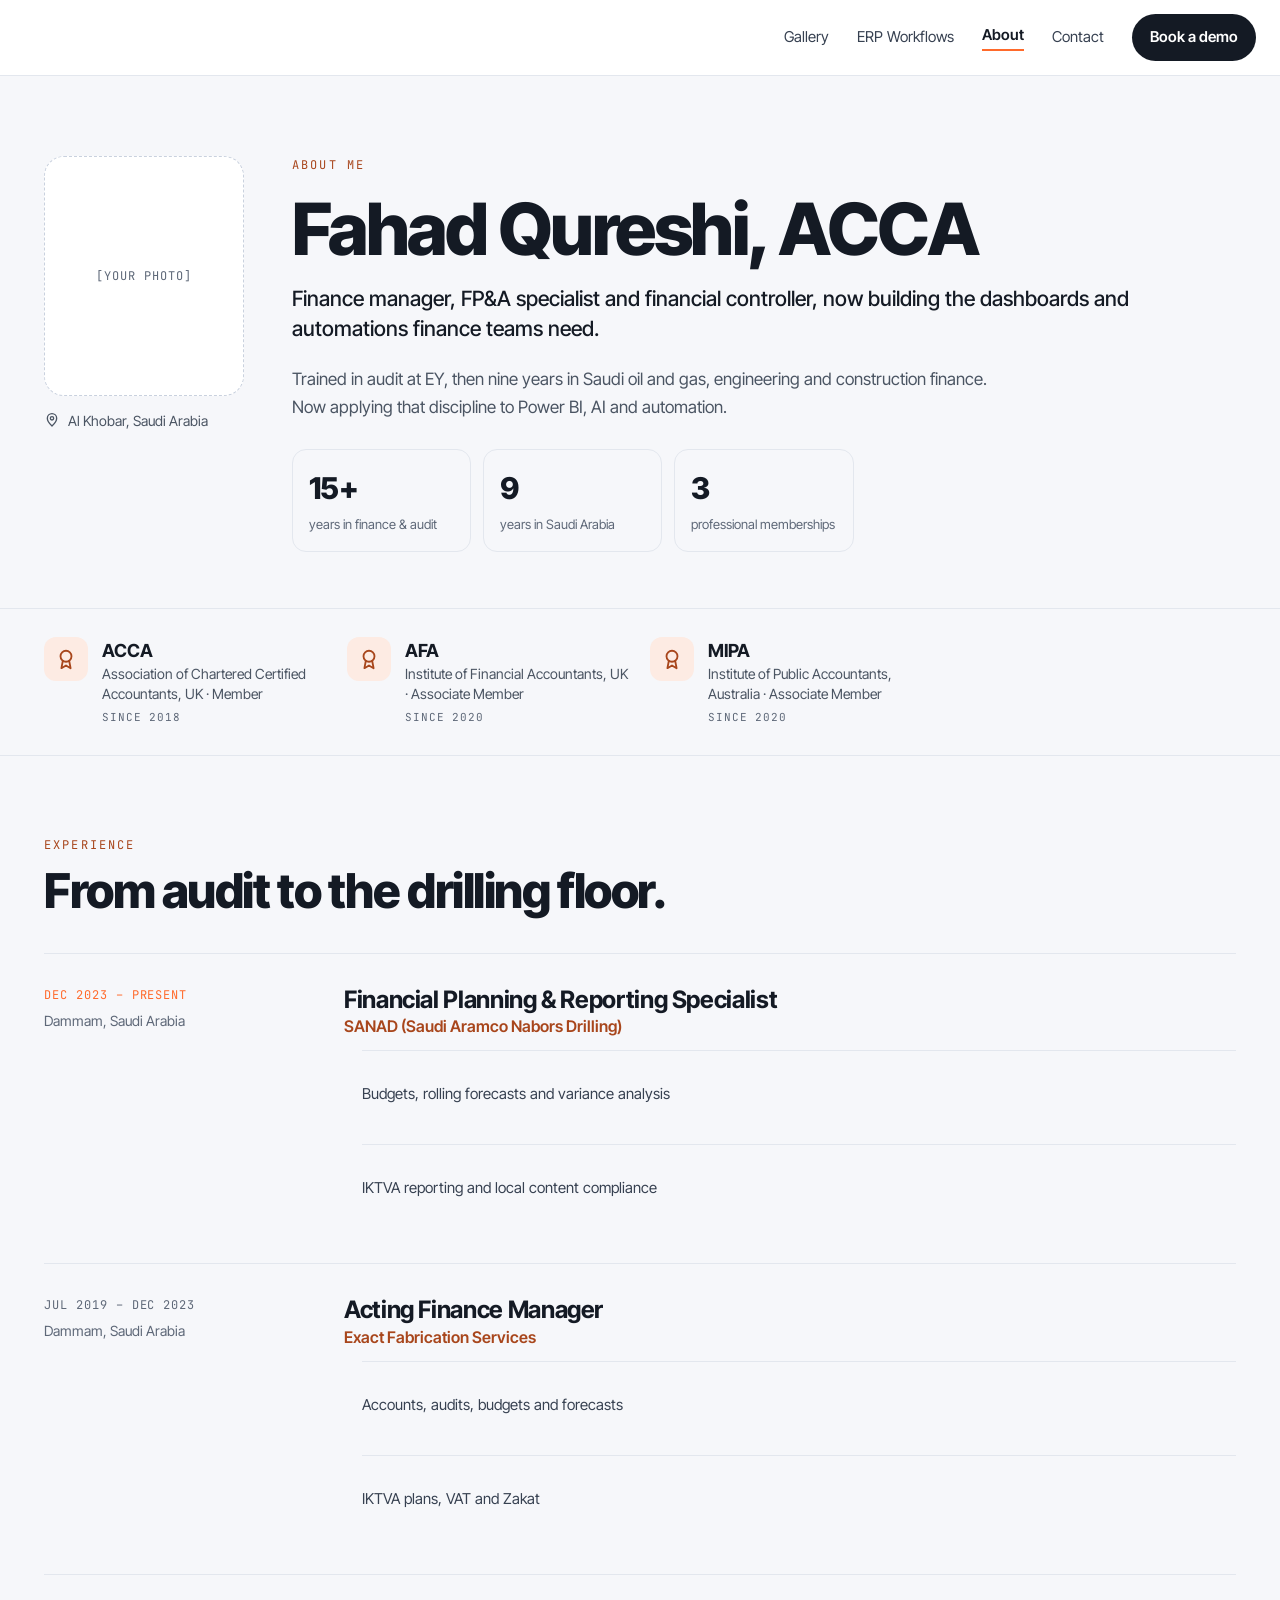
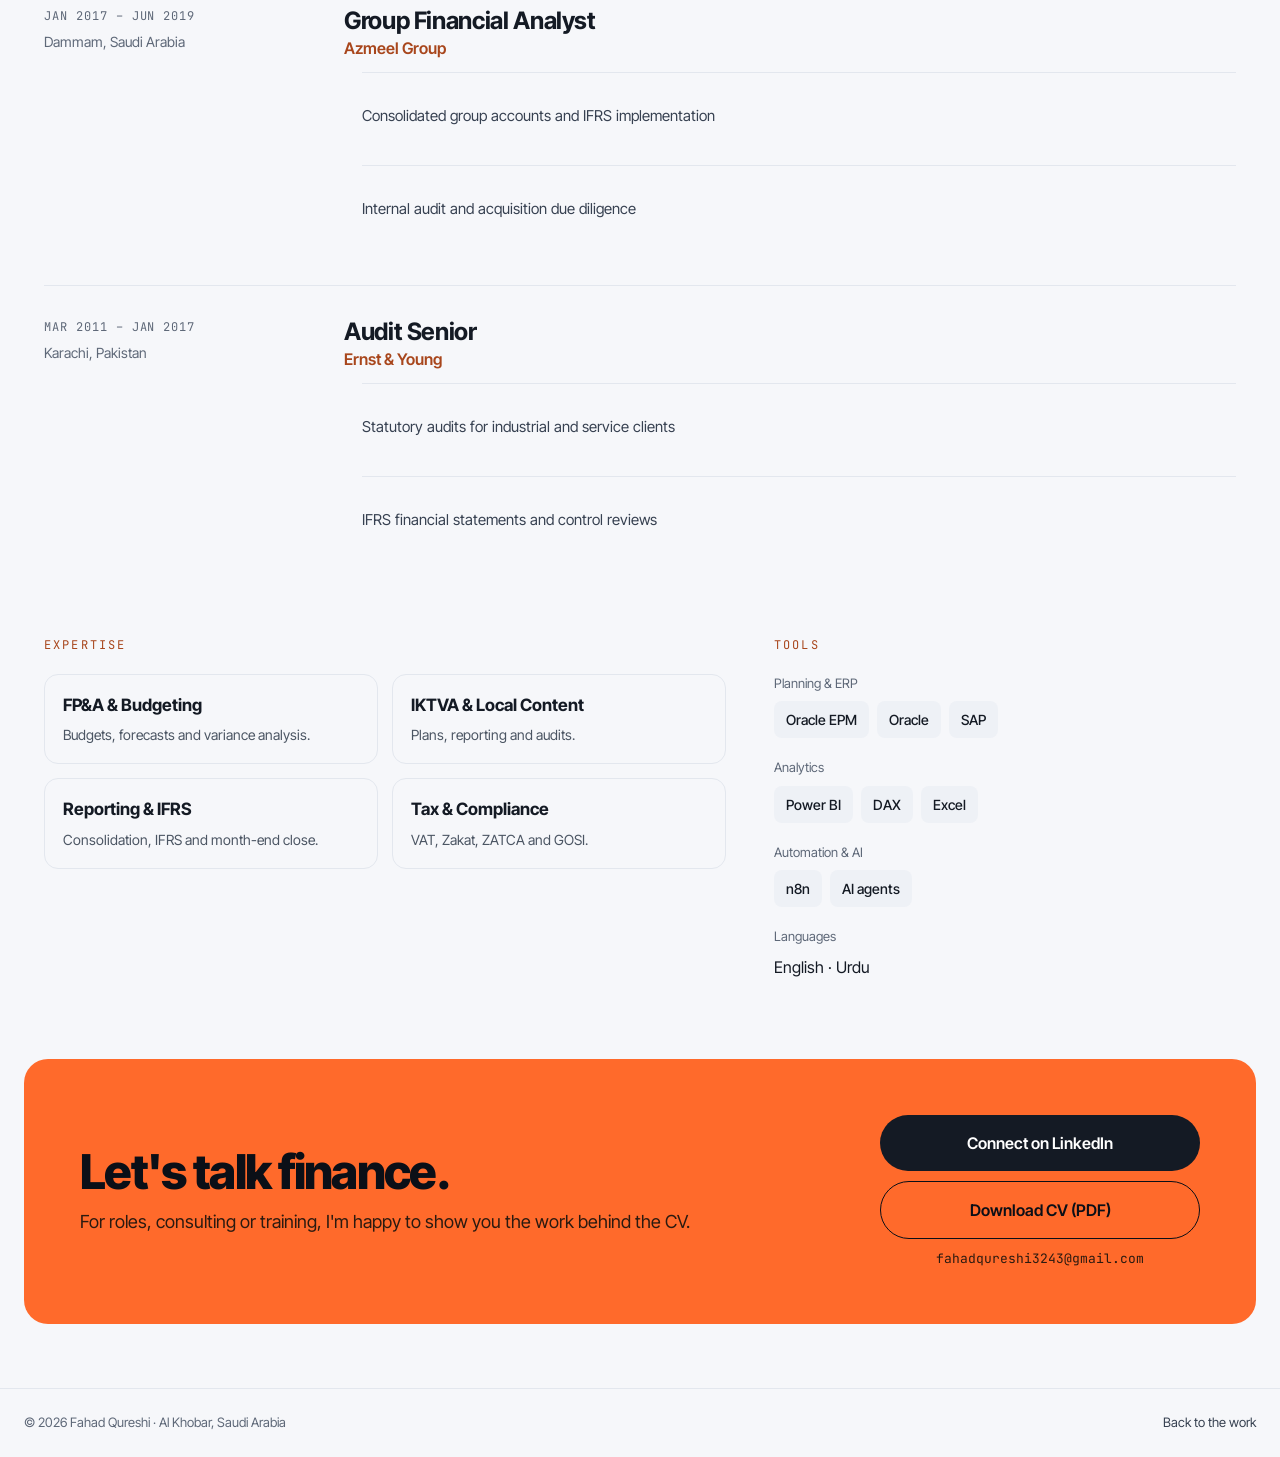
==== about.html @ 7a8c4738 "Add portfolio site: gallery, ERP workflow maps and about page Static site converted from the design " ====
<!DOCTYPE html>
<html lang="en">
<head>
<meta charset="utf-8">
<meta name="viewport" content="width=device-width, initial-scale=1">
<title>About Fahad Qureshi</title>
<meta name="description" content="Fahad Qureshi, ACCA: finance manager, FP&amp;A specialist and financial controller building dashboards and automations for finance teams.">
<link rel="preconnect" href="https://fonts.googleapis.com">
<link rel="preconnect" href="https://fonts.gstatic.com" crossorigin>
<link href="https://fonts.googleapis.com/css2?family=Inter+Tight:wght@400;500;600;800&family=JetBrains+Mono:wght@400;600&display=swap" rel="stylesheet">
<link rel="stylesheet" href="assets/site.css">
</head>
<body>
<header class="top">
  <nav aria-label="Main">
    <a href="index.html">Gallery</a>
    <a href="erp-workflows.html">ERP Workflows</a>
    <a href="about.html" aria-current="page">About</a>
    <a href="#contact">Contact</a>
    <a class="cta" href="#contact">Book a demo</a>
  </nav>
</header>

<main>
  <section class="about-hero">
    <div class="side">
      <!-- To add your photo: put it in /images as photo.jpg and replace the text below with <img src="images/photo.jpg" alt="Fahad Qureshi"> -->
      <div class="photo">[YOUR PHOTO]</div>
      <div class="place"><svg width="16" height="16" viewBox="0 0 24 24" fill="none" stroke="currentColor" stroke-width="2" stroke-linecap="round" stroke-linejoin="round" aria-hidden="true"><path d="M12 21s-7-6.2-7-11.5A7 7 0 0 1 19 9.5C19 14.8 12 21 12 21z"></path><circle cx="12" cy="9.5" r="2.5"></circle></svg>Al Khobar, Saudi Arabia</div>
    </div>
    <div class="txt">
      <div class="eyebrow">About me</div>
      <h1>Fahad Qureshi, ACCA</h1>
      <p class="lead">Finance manager, FP&amp;A specialist and financial controller, now building the dashboards and automations finance teams need.</p>
      <p class="more">Trained in audit at EY, then nine years in Saudi oil and gas, engineering and construction finance. Now applying that discipline to Power BI, AI and automation.</p>
      <div class="mini">
        <div><b>15+</b><span>years in finance &amp; audit</span></div>
        <div><b>9</b><span>years in Saudi Arabia</span></div>
        <div><b>3</b><span>professional memberships</span></div>
      </div>
    </div>
  </section>

  <section class="creds" aria-label="Credentials">
    <div>
      <div class="cred"><span class="ic"><svg width="22" height="22" viewBox="0 0 24 24" fill="none" stroke="currentColor" stroke-width="2" stroke-linecap="round" stroke-linejoin="round" aria-hidden="true"><circle cx="12" cy="9" r="6"></circle><path d="M8.5 14.2 7 22l5-3 5 3-1.5-7.8"></path></svg></span><div><b>ACCA</b><span>Association of Chartered Certified Accountants, UK · Member</span><small>SINCE 2018</small></div></div>
      <div class="cred"><span class="ic"><svg width="22" height="22" viewBox="0 0 24 24" fill="none" stroke="currentColor" stroke-width="2" stroke-linecap="round" stroke-linejoin="round" aria-hidden="true"><circle cx="12" cy="9" r="6"></circle><path d="M8.5 14.2 7 22l5-3 5 3-1.5-7.8"></path></svg></span><div><b>AFA</b><span>Institute of Financial Accountants, UK · Associate Member</span><small>SINCE 2020</small></div></div>
      <div class="cred"><span class="ic"><svg width="22" height="22" viewBox="0 0 24 24" fill="none" stroke="currentColor" stroke-width="2" stroke-linecap="round" stroke-linejoin="round" aria-hidden="true"><circle cx="12" cy="9" r="6"></circle><path d="M8.5 14.2 7 22l5-3 5 3-1.5-7.8"></path></svg></span><div><b>MIPA</b><span>Institute of Public Accountants, Australia · Associate Member</span><small>SINCE 2020</small></div></div>
    </div>
  </section>

  <section class="section">
    <div style="display:flex;flex-direction:column;gap:12px"><div class="eyebrow">Experience</div><h2>From audit to the drilling floor.</h2></div>
    <ol class="jobs">
      <li><div class="when"><b>DEC 2023 – PRESENT</b><span>Dammam, Saudi Arabia</span></div><div class="what"><div><h3>Financial Planning &amp; Reporting Specialist</h3><span class="co">SANAD (Saudi Aramco Nabors Drilling)</span></div><ul><li>Budgets, rolling forecasts and variance analysis</li><li>IKTVA reporting and local content compliance</li></ul></div></li>
      <li><div class="when"><b>JUL 2019 – DEC 2023</b><span>Dammam, Saudi Arabia</span></div><div class="what"><div><h3>Acting Finance Manager</h3><span class="co">Exact Fabrication Services</span></div><ul><li>Accounts, audits, budgets and forecasts</li><li>IKTVA plans, VAT and Zakat</li></ul></div></li>
      <li><div class="when"><b>JAN 2017 – JUN 2019</b><span>Dammam, Saudi Arabia</span></div><div class="what"><div><h3>Group Financial Analyst</h3><span class="co">Azmeel Group</span></div><ul><li>Consolidated group accounts and IFRS implementation</li><li>Internal audit and acquisition due diligence</li></ul></div></li>
      <li><div class="when"><b>MAR 2011 – JAN 2017</b><span>Karachi, Pakistan</span></div><div class="what"><div><h3>Audit Senior</h3><span class="co">Ernst &amp; Young</span></div><ul><li>Statutory audits for industrial and service clients</li><li>IFRS financial statements and control reviews</li></ul></div></li>
    </ol>
  </section>

  <section class="split">
    <div style="flex:1 1 560px">
      <div class="eyebrow">Expertise</div>
      <div class="areas">
        <div><b>FP&amp;A &amp; Budgeting</b><span>Budgets, forecasts and variance analysis.</span></div>
        <div><b>IKTVA &amp; Local Content</b><span>Plans, reporting and audits.</span></div>
        <div><b>Reporting &amp; IFRS</b><span>Consolidation, IFRS and month-end close.</span></div>
        <div><b>Tax &amp; Compliance</b><span>VAT, Zakat, ZATCA and GOSI.</span></div>
      </div>
    </div>
    <div style="flex:1 1 340px">
      <div class="eyebrow">Tools</div>
      <div class="toolgrp"><span>Planning &amp; ERP</span><div class="chips"><span>Oracle EPM</span><span>Oracle</span><span>SAP</span></div></div>
      <div class="toolgrp"><span>Analytics</span><div class="chips"><span>Power BI</span><span>DAX</span><span>Excel</span></div></div>
      <div class="toolgrp"><span>Automation &amp; AI</span><div class="chips"><span>n8n</span><span>AI agents</span></div></div>
      <div class="toolgrp"><span>Languages</span><div>English · Urdu</div></div>
    </div>
  </section>

  <section class="band" id="contact">
    <div>
      <div class="txt">
        <h2>Let's talk finance.</h2>
        <p>For roles, consulting or training, I'm happy to show you the work behind the CV.</p>
      </div>
      <div class="act">
        <a class="btn-dark" href="https://www.linkedin.com/in/fahad-q/" target="_blank" rel="noopener">Connect on LinkedIn</a>
        <!-- To add your CV: put it in /downloads as cv.pdf and change href="#contact" to href="downloads/cv.pdf" -->
        <a class="outline" href="#contact">Download CV (PDF)</a>
        <span class="mail">fahadqureshi3243@gmail.com</span>
      </div>
    </div>
  </section>
</main>

<footer><div><span>© 2026 Fahad Qureshi · Al Khobar, Saudi Arabia</span><a href="index.html">Back to the work</a></div></footer>
</body>
</html>
---- assets/site.css ----
/* Fahad Qureshi portfolio — shared styles. Colours match the original design. */
:root{
  --bg:#F6F7FA; --surface:#FFFFFF; --soft:#F1F3F8; --ink:#141A24; --text:#374151; --text2:#4B5563;
  --muted:#5E6878; --line:#E3E7EE; --line2:#D3D9E3; --grey:#C9D1DE;
  --accent:#FF6A2B; --accent-text:#A8461C; --accent-soft:#FDEBE3; --on-accent:#0B0F17;
  --erp:#2F64E0; --erp-bg:#E6EEFD; --erp-fg:#1E4FC2;
  --both:#12A383; --both-bg:#DDF5EE; --both-fg:#0B7A62;
  --man:#D99A00; --man-bg:#FDF1D3; --man-fg:#7A5000;
  --sans:'Inter Tight',system-ui,-apple-system,'Segoe UI',sans-serif; --mono:'JetBrains Mono',ui-monospace,monospace;
}
*{box-sizing:border-box}
html,body{margin:0}
body{background:var(--bg);color:var(--ink);font:16px/1.5 var(--sans)}
a{color:var(--accent-text)}a:hover{color:#8F2F08}
img{max-width:100%;display:block}
button,input,select{font:inherit;color:inherit}
:focus-visible{outline:3px solid var(--accent);outline-offset:2px;border-radius:6px}
.sr{position:absolute;width:1px;height:1px;overflow:hidden;clip:rect(0 0 0 0);white-space:nowrap}
.wrap{max-width:1440px;margin:0 auto;padding:0 24px}
.eyebrow{font-family:var(--mono);font-size:12px;letter-spacing:.18em;color:var(--accent-text);text-transform:uppercase}

/* nav */
.top{background:var(--surface);border-bottom:1px solid var(--line)}
.top nav{max-width:1440px;margin:0 auto;padding:14px 24px;display:flex;flex-wrap:wrap;align-items:center;justify-content:flex-end;gap:12px 28px;font-size:15px}
.top nav a{color:var(--text);text-decoration:none}
.top nav a[aria-current=page]{color:var(--ink);font-weight:600;border-bottom:2px solid var(--accent);padding-bottom:2px}
.top nav a.cta,.btn-dark{background:var(--ink);color:#fff;font-weight:600;padding:12px 18px;border-radius:999px;min-height:44px;display:inline-flex;align-items:center;justify-content:center;text-decoration:none;border:0}
.top nav a.cta:hover,.btn-dark:hover{color:#fff;background:#222b3a}

/* hero */
.hero{max-width:1100px;margin:0 auto;padding:72px 24px 32px;display:flex;flex-direction:column;align-items:center;text-align:center;gap:20px}
.hero h1{margin:0;font-size:clamp(36px,5.4vw,68px);line-height:1.03;letter-spacing:-.035em;font-weight:800;max-width:980px;text-wrap:balance}
.hero p{margin:0;font-size:18px;line-height:1.55;color:var(--text2);max-width:720px}
.checks{display:flex;flex-wrap:wrap;justify-content:center;gap:10px 28px;font-size:14px;color:var(--text)}
.checks span{display:inline-flex;align-items:center;gap:8px}
.statrow{display:grid;grid-template-columns:repeat(auto-fit,minmax(150px,1fr));max-width:860px;margin:8px auto 40px;border-top:1px solid var(--line);border-bottom:1px solid var(--line)}
.statrow div{padding:20px 12px;display:flex;flex-direction:column;align-items:center;gap:4px}
.statrow b{font-size:32px;font-weight:800;letter-spacing:-.02em}
.statrow span{font-size:13px;color:var(--muted)}

/* gallery layout */
.gallery{max-width:1440px;margin:0 auto;padding:16px 24px 72px;display:flex;flex-wrap:wrap;gap:28px;align-items:flex-start}
.filters{flex:1 1 240px;max-width:100%;background:var(--surface);border:1px solid var(--line);border-radius:16px;padding:20px;display:flex;flex-direction:column;gap:22px}
.filters .head{display:flex;justify-content:space-between;align-items:center}
.filters .head b{font-size:17px}
.linkbtn{background:none;border:0;color:var(--accent-text);cursor:pointer;min-height:44px;padding:0 4px;font-size:14px}
.filters fieldset{border:0;margin:0;padding:0;display:flex;flex-direction:column;gap:4px}
.filters legend{font-family:var(--mono);font-size:11px;letter-spacing:.14em;color:var(--muted);margin-bottom:10px;padding:0}
.filters label{display:flex;align-items:center;justify-content:space-between;gap:10px;font-size:15px;color:var(--text);cursor:pointer;min-height:36px}
.filters label span{display:flex;align-items:center;gap:10px}
.filters input{width:18px;height:18px;accent-color:var(--accent);margin:0}
.filters small{font-family:var(--mono);font-size:12px;color:var(--muted)}
.divider{height:1px;background:var(--line)}
.main{flex:999 1 640px;min-width:0;display:flex;flex-direction:column;gap:18px}
.tabsrow{display:flex;flex-wrap:wrap;align-items:center;gap:10px}
.tabsrow>b{font-weight:600;font-size:15px;color:var(--text)}
.tabs{display:flex;flex-wrap:wrap;gap:8px}
.tab{cursor:pointer;font-size:14px;font-weight:600;padding:0 16px;border-radius:999px;min-height:44px;display:inline-flex;align-items:center;gap:8px;background:var(--surface);color:var(--text);border:1px solid var(--line2)}
.tab[aria-selected=true]{background:var(--accent);color:var(--on-accent);border-color:var(--accent)}
.tab small{font-family:var(--mono);font-size:11px;opacity:.75}
.searchrow{display:flex;flex-wrap:wrap;gap:12px;align-items:center}
.search{flex:1 1 320px;display:flex;align-items:center;gap:10px;background:var(--surface);border:1px solid var(--line);border-radius:12px;padding:0 14px;min-height:48px}
.search input{flex:1 1 auto;min-width:0;background:transparent;border:0;outline:none;font-size:15px;min-height:46px}
.sort{display:flex;align-items:center;gap:10px;font-size:14px;color:var(--muted)}
.sort select{background:var(--surface);border:1px solid var(--line);border-radius:10px;padding:0 12px;min-height:48px;font-size:14px;color:var(--ink)}
.showing{display:flex;justify-content:space-between;align-items:center;font-size:14px;color:var(--muted)}
.showing b{color:var(--ink);font-weight:600;border:1px solid var(--line2);padding:6px 12px;border-radius:999px;margin-left:6px}
.cards{display:grid;grid-template-columns:repeat(auto-fill,minmax(280px,1fr));gap:18px}

/* card */
.card{background:var(--surface);border:1px solid var(--line);border-radius:14px;overflow:hidden;display:flex;flex-direction:column}
.thumb{position:relative;height:196px;background:var(--soft);border-bottom:1px solid var(--line);padding:12px 12px 26px}
.thumb.has-img{padding:0}
.thumb img{width:100%;height:100%;object-fit:cover}
.thumb .counter{position:absolute;top:10px;right:10px;z-index:2;font-family:var(--mono);font-size:10px;color:#fff;background:rgba(20,26,36,.72);padding:3px 7px;border-radius:999px}
.thumb .nav{position:absolute;top:50%;margin-top:-26px;z-index:2;width:32px;height:32px;border-radius:50%;border:1px solid var(--line2);background:rgba(255,255,255,.92);cursor:pointer;display:flex;align-items:center;justify-content:center;padding:0}
.thumb .prev{left:6px}.thumb .next{right:6px}
.thumb .dots{position:absolute;left:0;right:0;bottom:8px;display:flex;justify-content:center;gap:6px}
.thumb .dots button{width:7px;height:7px;border-radius:4px;border:0;padding:0;cursor:pointer;background:var(--grey)}
.thumb .dots button[aria-current=true]{width:18px;background:var(--accent)}
.mock{height:100%;display:flex;flex-direction:column;gap:8px}
.mock .bar{display:flex;justify-content:space-between;align-items:center;background:#fff;border-radius:6px;padding:5px 8px;font-size:10px;font-weight:600;color:var(--text)}
.mock .bar i{width:34px;height:6px;border-radius:3px;background:var(--accent)}
.mock .kpis{display:grid;grid-template-columns:repeat(4,minmax(0,1fr));gap:6px}
.mock .kpis div{background:#fff;border-radius:6px;padding:5px 6px;display:flex;flex-direction:column;gap:2px}
.mock .kpis span{font-size:7px;color:var(--muted);letter-spacing:.04em}
.mock .kpis b{font-size:12px}
.mock .kpis div:first-child b{color:var(--accent)}
.mock .charts{flex:1 1 auto;display:flex;gap:8px;min-height:0}
.mock .bars{flex:2 1 0;background:#fff;border-radius:6px;padding:8px 8px 0;display:flex;align-items:flex-end;gap:4px}
.mock .bars i{flex:1 1 0;background:var(--grey);border-radius:2px 2px 0 0}
.mock .bars i:nth-child(3n){background:var(--accent)}
.mock .donutbox{flex:1 1 0;background:#fff;border-radius:6px;display:flex;align-items:center;justify-content:center}
.mock .donut{width:52px;height:52px;border-radius:50%;display:flex;align-items:center;justify-content:center}
.mock .donut span{width:32px;height:32px;border-radius:50%;background:#fff;font-size:9px;font-weight:700;display:flex;align-items:center;justify-content:center}
.flowmock{height:100%;display:flex;align-items:center;background-image:radial-gradient(var(--line) 1px,transparent 1px);background-size:14px 14px;border-radius:8px;padding:0 8px}
.flowmock .node{display:flex;align-items:center;flex:1 1 0;min-width:0}
.flowmock .node:last-child{flex:0 0 auto}
.flowmock .box{flex:0 0 auto;display:flex;flex-direction:column;align-items:center;gap:6px}
.flowmock .box i{width:40px;height:40px;border-radius:10px;border:1.5px solid #AEB8C8;background:#fff;display:flex;align-items:center;justify-content:center}
.flowmock .box i::after{content:"";width:12px;height:12px;border-radius:3px;background:#AEB8C8}
.flowmock .node:last-child .box i{border-color:var(--accent)}.flowmock .node:last-child .box i::after{background:var(--accent)}
.flowmock .box span{font-size:9px;font-family:var(--mono);color:var(--text);white-space:nowrap}
.flowmock .line{flex:1 1 auto;height:1.5px;background:var(--grey);min-width:6px;margin-bottom:16px}
.erpmock{display:flex;flex-direction:column;gap:9px;height:100%;padding:12px;background:#fff;border-radius:8px;color:var(--ink);text-decoration:none}
.erpmock .r{display:flex;justify-content:space-between;align-items:center;font-size:10px;color:var(--muted)}
.erpmock .r .eyebrow{font-size:10px;letter-spacing:.12em}
.erpmock .hub{align-self:center;background:var(--ink);color:#fff;font-size:10px;font-weight:700;padding:3px 14px;border-radius:6px}
.erpmock .depts{display:grid;grid-template-columns:repeat(4,minmax(0,1fr));gap:6px;border-top:1.5px solid var(--grey);padding-top:8px}
.erpmock .depts span{background:var(--soft);border-radius:5px;padding:5px 3px;font-size:9px;text-align:center;color:var(--text);overflow:hidden;white-space:nowrap;text-overflow:ellipsis}
.mix{display:flex;height:7px;border-radius:99px;overflow:hidden;gap:2px}
.mix i{display:block}.mix .e{background:var(--erp)}.mix .b{background:var(--both)}.mix .m{background:var(--man)}
.erpmock .mix{margin-top:auto}
.card .body{padding:16px;display:flex;flex-direction:column;gap:6px;flex:1 1 auto}
.card h3{margin:0;font-size:16px;line-height:1.3}
.card .sub{font-size:13px;color:var(--muted)}
.card p{margin:4px 0 0;font-size:13px;line-height:1.5;color:var(--text2);flex:1 1 auto}
.card .foot{display:flex;justify-content:space-between;align-items:center;padding-top:10px;margin-top:6px;border-top:1px solid var(--line);font-size:13px;color:var(--muted);gap:8px}
.card .foot .meta{display:flex;flex-direction:column;gap:2px}
.card .foot .meta small{font-family:var(--mono);font-size:11px}
.card .actions{display:flex;align-items:center;gap:8px}
.card .open{font-weight:600;color:var(--ink);text-decoration:none;min-height:44px;display:inline-flex;align-items:center;padding:0 6px;background:none;border:0;cursor:pointer;font-size:13px}
.card .dl{background:var(--accent);color:var(--on-accent);text-decoration:none;font-weight:600;font-size:13px;display:inline-flex;align-items:center;gap:6px;min-height:40px;padding:0 12px;border-radius:999px}
.soon,.empty{border-radius:16px;padding:72px 24px;text-align:center;display:flex;flex-direction:column;gap:12px;align-items:center}
.soon{background:var(--surface);border:1px solid var(--line)}
.soon b{font-size:clamp(32px,4vw,48px);font-weight:800;letter-spacing:-.03em;line-height:1}
.empty{border:1px dashed var(--line2);color:var(--muted);padding:40px}
.empty b{font-size:17px;color:var(--ink)}
.btn-accent{background:var(--accent);color:var(--on-accent);border:0;border-radius:999px;padding:0 18px;min-height:44px;font-weight:600;font-size:14px;cursor:pointer;text-decoration:none;display:inline-flex;align-items:center}

/* contact band + footer */
.band{max-width:1440px;margin:0 auto;padding:0 24px 64px}
.band>div{background:var(--accent);color:var(--on-accent);border-radius:24px;padding:clamp(32px,5vw,56px);display:flex;flex-wrap:wrap;gap:32px;align-items:center;justify-content:space-between}
.band .txt{flex:1 1 480px;min-width:0;display:flex;flex-direction:column;gap:12px}
.band h2{margin:0;font-size:clamp(30px,4vw,48px);line-height:1;letter-spacing:-.035em;font-weight:800}
.band p{margin:0;font-size:18px;line-height:1.5;color:#2B1A10}
.band .act{display:flex;flex-direction:column;gap:10px;flex:0 1 320px}
.band .act a{font-size:16px;padding:16px 22px;min-height:52px}
.band .act .outline{border:1.5px solid var(--on-accent);color:var(--on-accent);text-decoration:none;font-weight:600;border-radius:999px;display:inline-flex;align-items:center;justify-content:center}
.band .mail{font-family:var(--mono);font-size:13px;text-align:center;color:#2B1A10}
footer{border-top:1px solid var(--line)}
footer div{max-width:1440px;margin:0 auto;padding:24px;display:flex;flex-wrap:wrap;justify-content:space-between;gap:12px;font-size:13px;color:var(--muted)}
footer a{color:var(--text);text-decoration:none}

/* about */
.about-hero{max-width:1240px;margin:0 auto;padding:80px 24px 56px;display:flex;flex-wrap:wrap;gap:48px;align-items:flex-start}
.photo{width:200px;height:240px;border-radius:20px;background:#fff;border:1px dashed var(--grey);display:flex;align-items:center;justify-content:center;text-align:center;color:var(--muted);font-family:var(--mono);font-size:12px;letter-spacing:.08em;padding:16px;overflow:hidden}
.photo img{width:100%;height:100%;object-fit:cover}
.about-hero .side{display:flex;flex-direction:column;gap:14px}
.place{display:flex;align-items:center;gap:8px;font-size:14px;color:var(--text2)}
.about-hero .txt{flex:1 1 520px;min-width:0;display:flex;flex-direction:column;gap:20px}
.about-hero h1{margin:0;font-size:clamp(42px,6vw,72px);line-height:.98;letter-spacing:-.035em;font-weight:800}
.lead{margin:0;font-size:21px;line-height:1.45;font-weight:500}
.about-hero p.more{margin:0;font-size:17px;line-height:1.65;color:var(--text2);max-width:720px}
.mini{display:grid;grid-template-columns:repeat(auto-fill,minmax(150px,1fr));gap:12px;padding-top:8px}
.mini div{border:1px solid var(--line);border-radius:14px;padding:16px}
.mini b{display:block;font-size:30px;font-weight:800;letter-spacing:-.02em}
.mini span{font-size:13px;color:var(--muted)}
.creds{border-top:1px solid var(--line);border-bottom:1px solid var(--line)}
.creds>div{max-width:1240px;margin:0 auto;padding:28px 24px;display:grid;grid-template-columns:repeat(auto-fill,minmax(260px,1fr));gap:20px}
.cred{display:flex;gap:14px;align-items:flex-start}
.cred .ic{flex:0 0 auto;width:44px;height:44px;border-radius:12px;background:var(--accent-soft);color:var(--accent-text);display:flex;align-items:center;justify-content:center}
.cred b{font-size:18px;display:block}
.cred span{font-size:14px;color:var(--text2);line-height:1.4;display:block}
.cred small{font-family:var(--mono);font-size:11px;color:var(--muted);letter-spacing:.08em}
.section{max-width:1240px;margin:0 auto;padding:80px 24px 40px;display:flex;flex-direction:column;gap:36px}
.section h2{margin:0;font-size:clamp(32px,4vw,48px);line-height:1.05;letter-spacing:-.03em;font-weight:800}
.jobs{list-style:none;margin:0;padding:0}
.jobs li{display:flex;flex-wrap:wrap;gap:16px 40px;padding:32px 0;border-top:1px solid var(--line)}
.jobs .when{flex:0 1 260px;min-width:200px;display:flex;flex-direction:column;gap:6px}
.jobs .when b{font-family:var(--mono);font-size:12px;letter-spacing:.08em;color:var(--muted);font-weight:400}
.jobs li:first-child .when b{color:var(--accent)}
.jobs .when span{font-size:14px;color:var(--muted)}
.jobs .what{flex:1 1 520px;min-width:0;display:flex;flex-direction:column;gap:12px}
.jobs h3{margin:0;font-size:24px;line-height:1.2;letter-spacing:-.015em}
.jobs .co{font-size:16px;color:var(--accent-text);font-weight:600}
.jobs ul{margin:0;padding-left:18px;display:flex;flex-direction:column;gap:6px;font-size:15px;line-height:1.5;color:var(--text)}
.split{max-width:1240px;margin:0 auto;padding:0 24px 80px;display:flex;flex-wrap:wrap;gap:48px}
.split>div{min-width:0;display:flex;flex-direction:column;gap:20px}
.areas{display:grid;grid-template-columns:repeat(auto-fill,minmax(240px,1fr));gap:14px}
.areas div{border:1px solid var(--line);border-radius:14px;padding:18px;display:flex;flex-direction:column;gap:6px}
.areas b{font-size:17px}.areas span{font-size:14px;line-height:1.5;color:var(--text2)}
.toolgrp{display:flex;flex-direction:column;gap:8px}
.toolgrp>span{font-size:13px;color:var(--muted)}
.chips{display:flex;flex-wrap:wrap;gap:8px}
.chips span{font-size:14px;font-weight:500;background:#EEF1F6;padding:8px 12px;border-radius:8px}
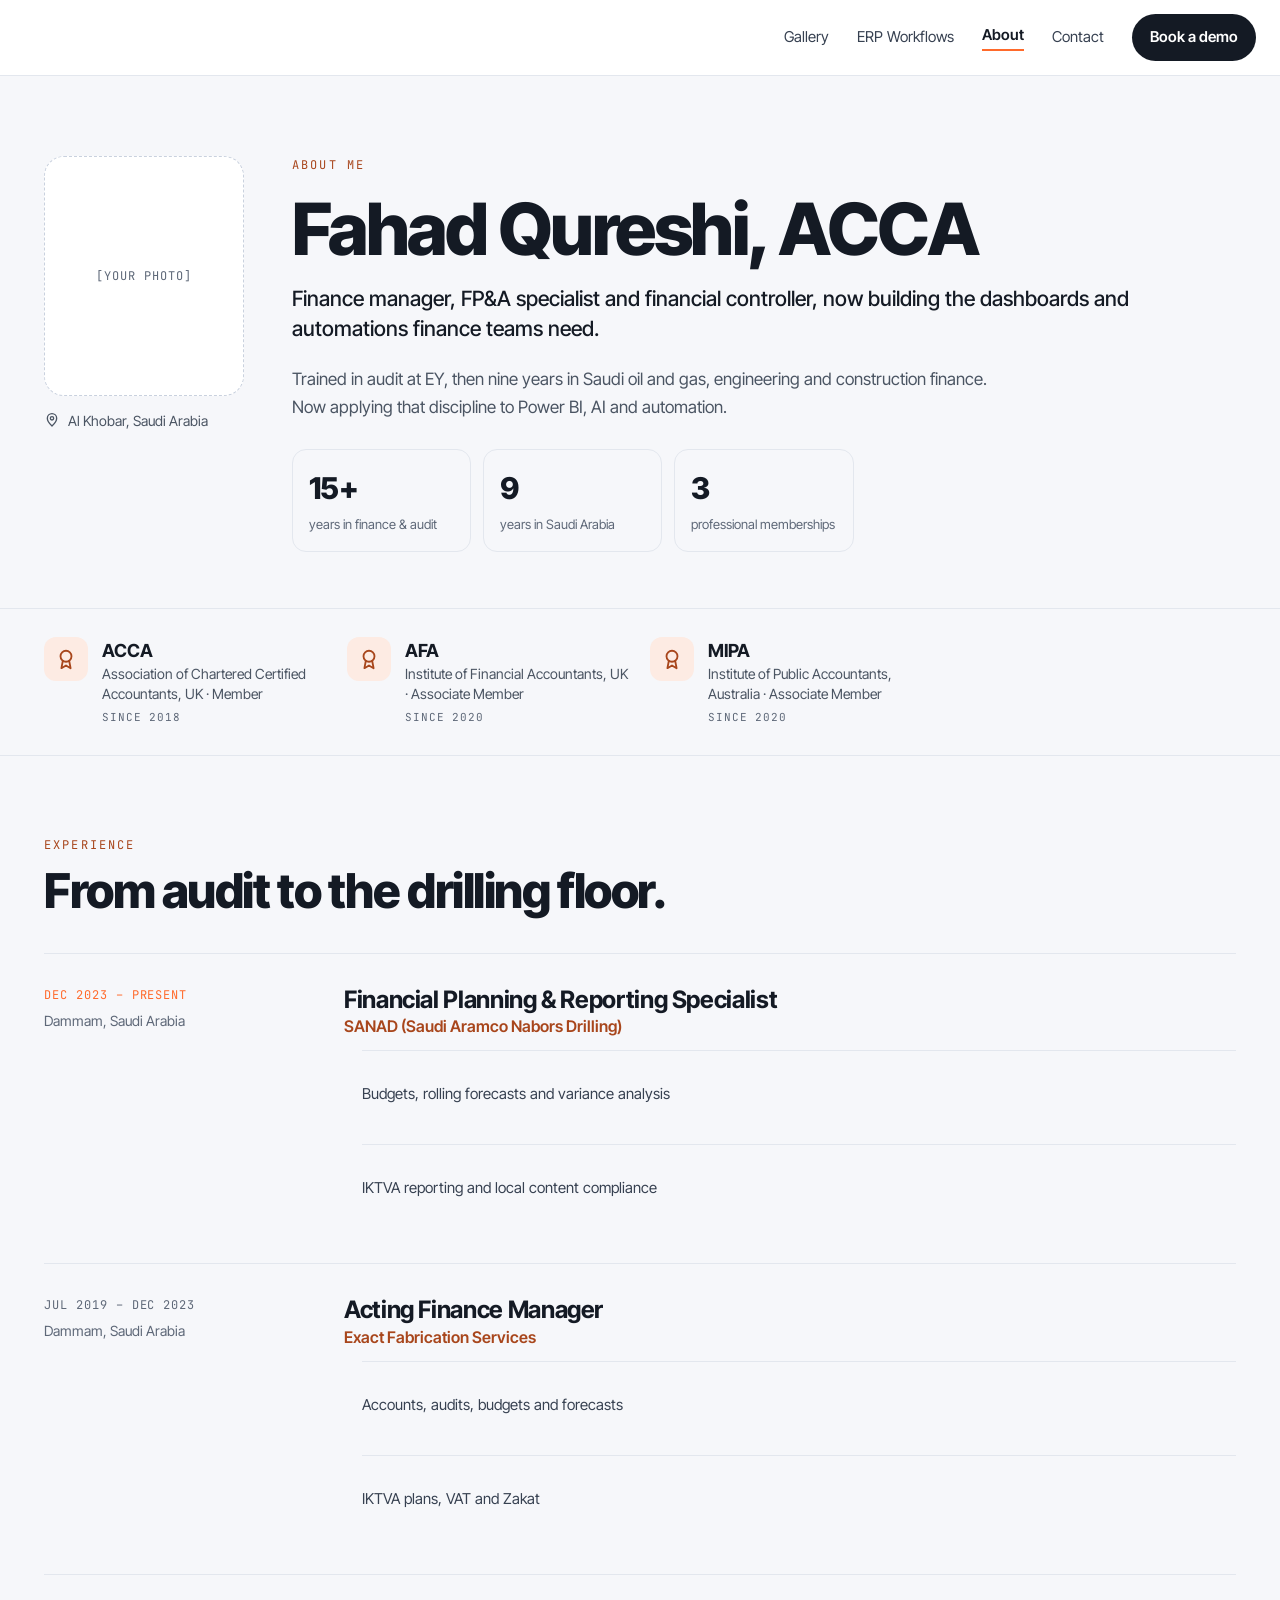
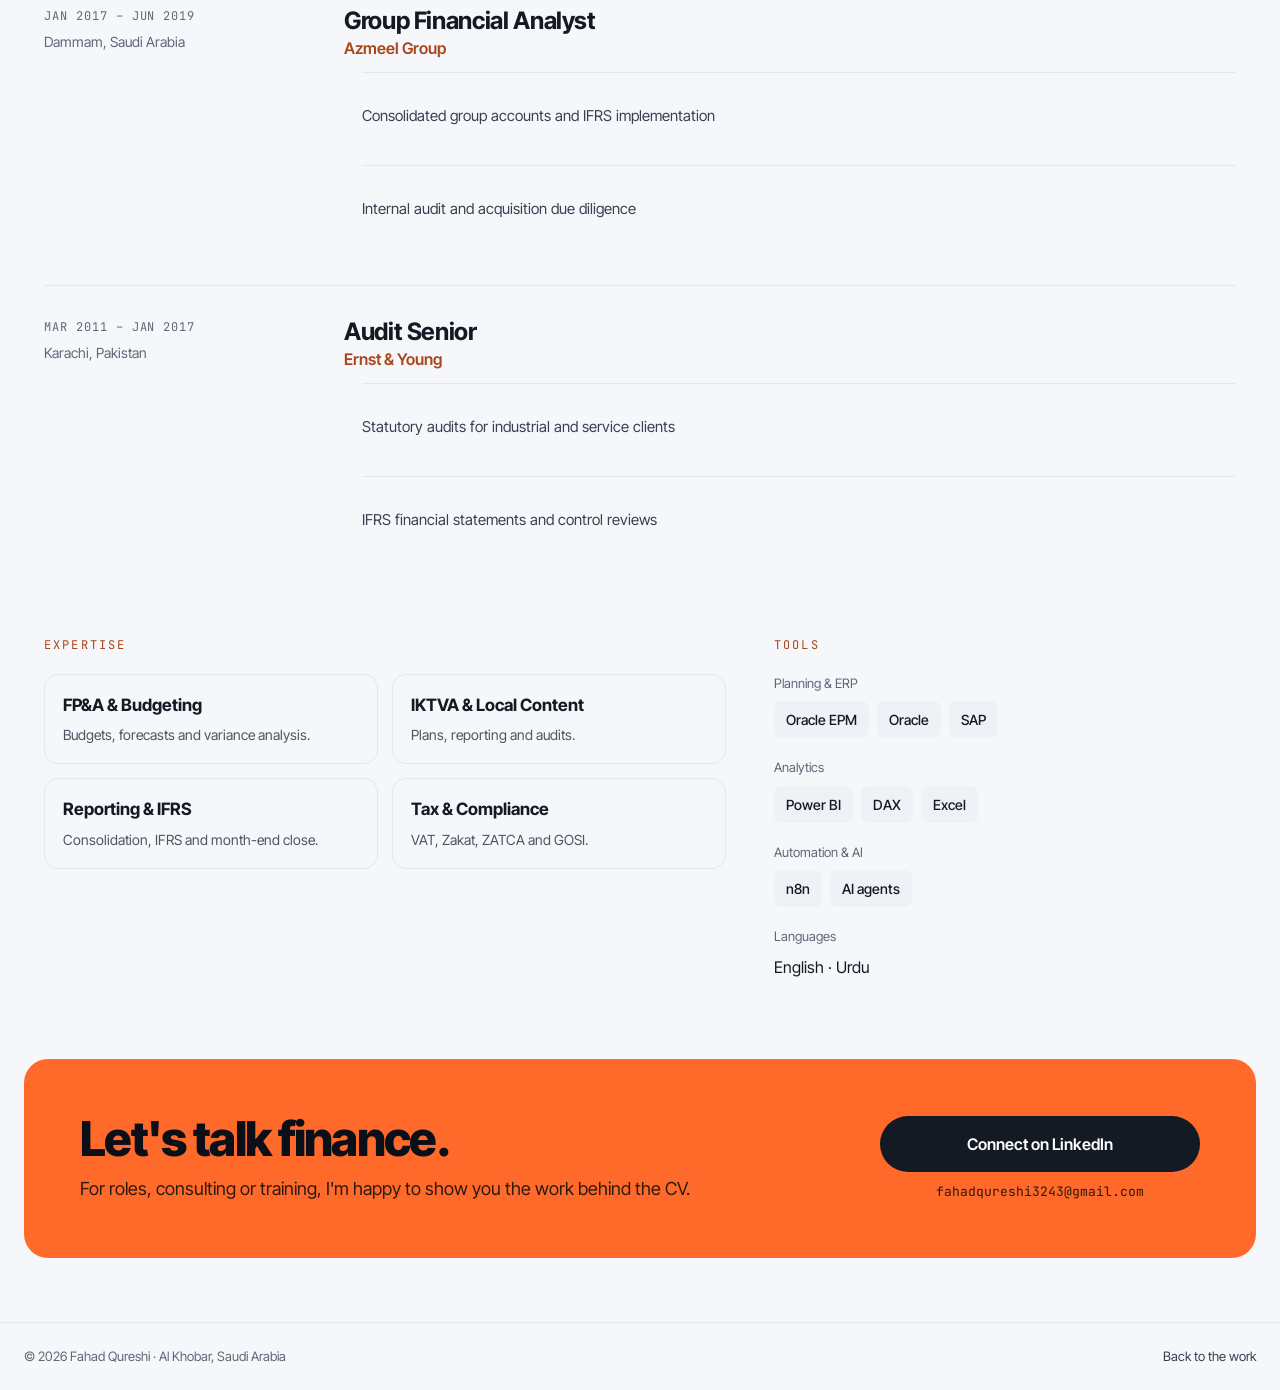
==== commit 79fb775f: "Add admin screen (Pages CMS) for projects, screenshots and downloads Projects now live in data/proje" ====
--- a/about.html
+++ b/about.html
@@ -24,8 +24,8 @@
 <main>
   <section class="about-hero">
     <div class="side">
-      <!-- To add your photo: put it in /images as photo.jpg and replace the text below with <img src="images/photo.jpg" alt="Fahad Qureshi"> -->
-      <div class="photo">[YOUR PHOTO]</div>
+      <!-- Photo and CV are set in the admin screen (Site settings). -->
+      <div class="photo" id="photo">[YOUR PHOTO]</div>
       <div class="place"><svg width="16" height="16" viewBox="0 0 24 24" fill="none" stroke="currentColor" stroke-width="2" stroke-linecap="round" stroke-linejoin="round" aria-hidden="true"><path d="M12 21s-7-6.2-7-11.5A7 7 0 0 1 19 9.5C19 14.8 12 21 12 21z"></path><circle cx="12" cy="9.5" r="2.5"></circle></svg>Al Khobar, Saudi Arabia</div>
     </div>
     <div class="txt">
@@ -86,8 +86,7 @@
       </div>
       <div class="act">
         <a class="btn-dark" href="https://www.linkedin.com/in/fahad-q/" target="_blank" rel="noopener">Connect on LinkedIn</a>
-        <!-- To add your CV: put it in /downloads as cv.pdf and change href="#contact" to href="downloads/cv.pdf" -->
-        <a class="outline" href="#contact">Download CV (PDF)</a>
+        <a class="outline" id="cvLink" href="#contact" hidden>Download CV (PDF)</a>
         <span class="mail">fahadqureshi3243@gmail.com</span>
       </div>
     </div>
@@ -95,5 +94,11 @@
 </main>
 
 <footer><div><span>© 2026 Fahad Qureshi · Al Khobar, Saudi Arabia</span><a href="index.html">Back to the work</a></div></footer>
+<script>
+fetch('data/settings.json', { cache: 'no-cache' }).then(function (r) { return r.json(); }).then(function (s) {
+  if (s.aboutPhoto) { var b = document.getElementById('photo'), i = document.createElement('img'); i.src = s.aboutPhoto; i.alt = 'Fahad Qureshi'; b.textContent = ''; b.style.border = '0'; b.style.padding = '0'; b.appendChild(i); }
+  if (s.cv) { var a = document.getElementById('cvLink'); a.href = s.cv; a.hidden = false; a.setAttribute('download', ''); }
+}).catch(function () {});
+</script>
 </body>
 </html>
--- a/assets/site.css
+++ b/assets/site.css
@@ -1,4 +1,5 @@
 /* Fahad Qureshi portfolio — shared styles. Colours match the original design. */
+[hidden]{display:none!important}
 :root{
   --bg:#F6F7FA; --surface:#FFFFFF; --soft:#F1F3F8; --ink:#141A24; --text:#374151; --text2:#4B5563;
   --muted:#5E6878; --line:#E3E7EE; --line2:#D3D9E3; --grey:#C9D1DE;
@@ -184,3 +185,11 @@
 .toolgrp>span{font-size:13px;color:var(--muted)}
 .chips{display:flex;flex-wrap:wrap;gap:8px}
 .chips span{font-size:14px;font-weight:500;background:#EEF1F6;padding:8px 12px;border-radius:8px}
+
+/* animated n8n workflows */
+.flowbtn{display:block;width:100%;height:158px;padding:0;border:0;border-radius:10px;background:#0b1020;cursor:pointer;text-align:left;overflow:hidden}
+.flowdlg{position:fixed;inset:0;z-index:100;background:rgba(11,15,23,.8);overflow-y:auto;padding:24px 16px}
+.flowdlg[hidden]{display:none}
+.flowin{max-width:1400px;margin:0 auto;display:flex;flex-direction:column;gap:12px}
+.flowhead{display:flex;justify-content:space-between;align-items:center;gap:12px;flex-wrap:wrap;color:#fff;font-size:15px;font-weight:600}
+.flowhead button{min-height:44px;padding:0 18px;border-radius:999px;border:1px solid rgba(255,255,255,.35);background:rgba(255,255,255,.08);color:#fff;font-size:14px;font-weight:600;cursor:pointer;display:inline-flex;align-items:center;gap:8px}
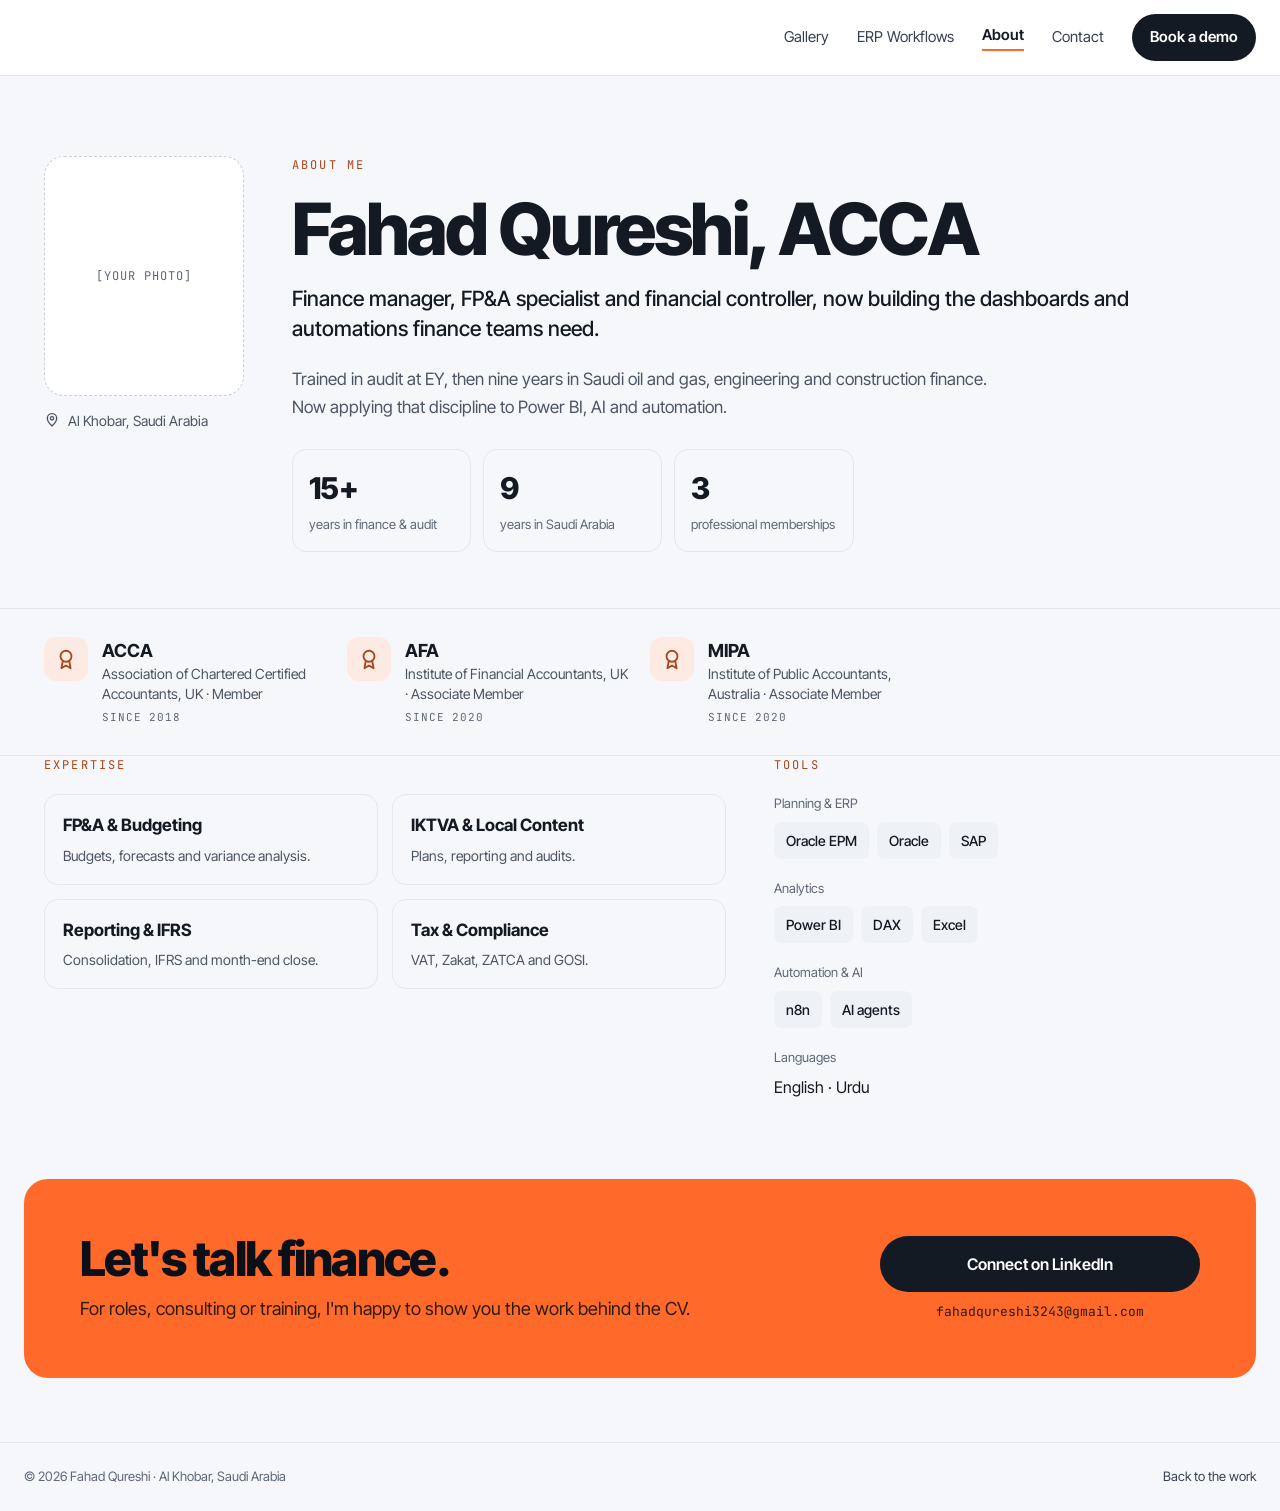
==== commit 5cdb24fc: "About page: remove the Experience section Co-Authored-By: Claude Opus 5.5 <noreply@anthropic.com> Cl" ====
--- a/about.html
+++ b/about.html
@@ -49,15 +49,6 @@
     </div>
   </section>
 
-  <section class="section">
-    <div style="display:flex;flex-direction:column;gap:12px"><div class="eyebrow">Experience</div><h2>From audit to the drilling floor.</h2></div>
-    <ol class="jobs">
-      <li><div class="when"><b>DEC 2023 – PRESENT</b><span>Dammam, Saudi Arabia</span></div><div class="what"><div><h3>Financial Planning &amp; Reporting Specialist</h3><span class="co">SANAD (Saudi Aramco Nabors Drilling)</span></div><ul><li>Budgets, rolling forecasts and variance analysis</li><li>IKTVA reporting and local content compliance</li></ul></div></li>
-      <li><div class="when"><b>JUL 2019 – DEC 2023</b><span>Dammam, Saudi Arabia</span></div><div class="what"><div><h3>Acting Finance Manager</h3><span class="co">Exact Fabrication Services</span></div><ul><li>Accounts, audits, budgets and forecasts</li><li>IKTVA plans, VAT and Zakat</li></ul></div></li>
-      <li><div class="when"><b>JAN 2017 – JUN 2019</b><span>Dammam, Saudi Arabia</span></div><div class="what"><div><h3>Group Financial Analyst</h3><span class="co">Azmeel Group</span></div><ul><li>Consolidated group accounts and IFRS implementation</li><li>Internal audit and acquisition due diligence</li></ul></div></li>
-      <li><div class="when"><b>MAR 2011 – JAN 2017</b><span>Karachi, Pakistan</span></div><div class="what"><div><h3>Audit Senior</h3><span class="co">Ernst &amp; Young</span></div><ul><li>Statutory audits for industrial and service clients</li><li>IFRS financial statements and control reviews</li></ul></div></li>
-    </ol>
-  </section>
 
   <section class="split">
     <div style="flex:1 1 560px">
--- a/assets/site.css
+++ b/assets/site.css
@@ -193,3 +193,13 @@
 .flowin{max-width:1400px;margin:0 auto;display:flex;flex-direction:column;gap:12px}
 .flowhead{display:flex;justify-content:space-between;align-items:center;gap:12px;flex-wrap:wrap;color:#fff;font-size:15px;font-weight:600}
 .flowhead button{min-height:44px;padding:0 18px;border-radius:999px;border:1px solid rgba(255,255,255,.35);background:rgba(255,255,255,.08);color:#fff;font-size:14px;font-weight:600;cursor:pointer;display:inline-flex;align-items:center;gap:8px}
+
+/* screenshot viewer */
+.thumb .zoom{display:block;width:100%;height:100%;padding:0;border:0;background:none;cursor:zoom-in}
+.viewer{position:fixed;inset:0;z-index:110;background:rgba(11,15,23,.92);display:flex;flex-direction:column;padding:16px;gap:12px}
+.vtop{display:flex;justify-content:space-between;align-items:center;gap:12px;color:#fff;font-size:15px;font-weight:600;max-width:1600px;width:100%;margin:0 auto}
+.vtop button{min-height:44px;padding:0 18px;border-radius:999px;border:1px solid rgba(255,255,255,.35);background:rgba(255,255,255,.08);color:#fff;font-size:14px;font-weight:600;cursor:pointer;display:inline-flex;align-items:center;gap:8px}
+.vbody{flex:1 1 auto;min-height:0;display:flex;align-items:center;justify-content:center;gap:12px;max-width:1600px;width:100%;margin:0 auto}
+.vbody img{max-width:calc(100% - 120px);max-height:100%;object-fit:contain;border-radius:8px;background:#fff;box-shadow:0 20px 60px rgba(0,0,0,.5)}
+.varrow{flex:0 0 auto;width:48px;height:48px;border-radius:50%;border:1px solid rgba(255,255,255,.35);background:rgba(255,255,255,.1);color:#fff;cursor:pointer;display:flex;align-items:center;justify-content:center}
+@media (max-width:600px){.vbody{position:relative}.vbody img{max-width:100%}.varrow{position:absolute;bottom:-4px}#vPrev{left:8px}#vNext{right:8px}}
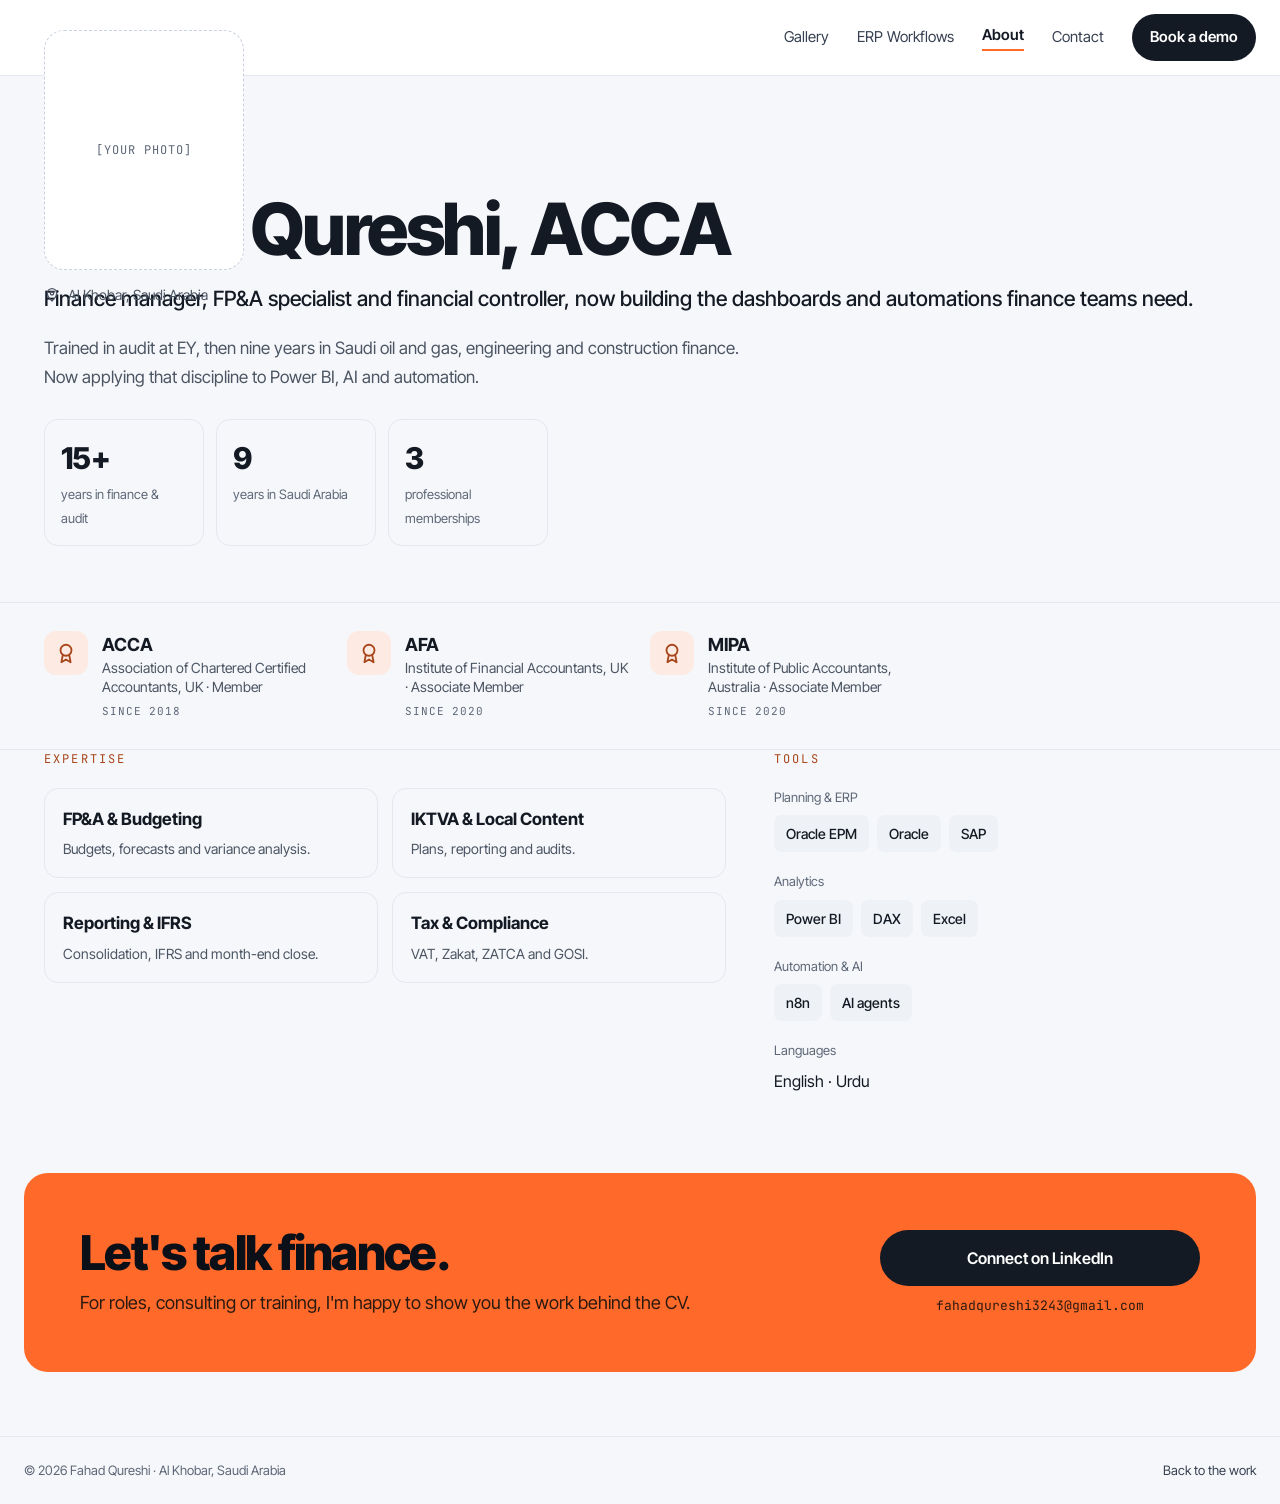
==== commit 8941638b: "Hero: animated side panels (Power BI building, n8n flow running) on wide desktop screens Co-Authored" ====
--- a/about.html
+++ b/about.html
@@ -8,7 +8,7 @@
 <link rel="preconnect" href="https://fonts.googleapis.com">
 <link rel="preconnect" href="https://fonts.gstatic.com" crossorigin>
 <link href="https://fonts.googleapis.com/css2?family=Inter+Tight:wght@400;500;600;800&family=JetBrains+Mono:wght@400;600&display=swap" rel="stylesheet">
-<link rel="stylesheet" href="assets/site.css">
+<link rel="stylesheet" href="assets/site.css?v=20261122">
 </head>
 <body>
 <header class="top">
--- a/assets/site.css
+++ b/assets/site.css
@@ -121,7 +121,7 @@
 .card .foot .meta small{font-family:var(--mono);font-size:11px}
 .card .actions{display:flex;align-items:center;gap:8px}
 .card .open{font-weight:600;color:var(--ink);text-decoration:none;min-height:44px;display:inline-flex;align-items:center;padding:0 6px;background:none;border:0;cursor:pointer;font-size:13px}
-.card .dl{background:var(--accent);color:var(--on-accent);text-decoration:none;font-weight:600;font-size:13px;display:inline-flex;align-items:center;gap:6px;min-height:40px;padding:0 12px;border-radius:999px}
+.card .dl{background:var(--accent);color:var(--on-accent);text-decoration:none;font-weight:600;font-size:13px;display:inline-flex;align-items:center;gap:6px;min-height:40px;padding:0 12px;border-radius:999px;white-space:nowrap;flex-shrink:0}
 .soon,.empty{border-radius:16px;padding:72px 24px;text-align:center;display:flex;flex-direction:column;gap:12px;align-items:center}
 .soon{background:var(--surface);border:1px solid var(--line)}
 .soon b{font-size:clamp(32px,4vw,48px);font-weight:800;letter-spacing:-.03em;line-height:1}
@@ -203,3 +203,71 @@
 .vbody img{max-width:calc(100% - 120px);max-height:100%;object-fit:contain;border-radius:8px;background:#fff;box-shadow:0 20px 60px rgba(0,0,0,.5)}
 .varrow{flex:0 0 auto;width:48px;height:48px;border-radius:50%;border:1px solid rgba(255,255,255,.35);background:rgba(255,255,255,.1);color:#fff;cursor:pointer;display:flex;align-items:center;justify-content:center}
 @media (max-width:600px){.vbody{position:relative}.vbody img{max-width:100%}.varrow{position:absolute;bottom:-4px}#vPrev{left:8px}#vNext{right:8px}}
+
+.flowframe{display:block;width:100%;height:80vh;border:0;border-radius:20px;background:#0b1020}
+
+/* Hero explainer video (replaces animated hero demo) */
+.hero-video{max-width:860px;margin:8px auto 0;border-radius:18px;overflow:hidden;border:1px solid var(--line);background:#0B1220;box-shadow:0 12px 40px rgba(20,26,36,.12);aspect-ratio:16/9}
+.hero-video video{display:block;width:100%;height:100%;object-fit:cover}
+
+/* Mobile: filters open as a bottom sheet from a "Filters" button */
+.filterbtn,.fclose,.fapply,.fbackdrop{display:none}
+.headbtns{display:flex;align-items:center;gap:14px}
+@media (max-width:760px){
+  .filterbtn{display:inline-flex;align-items:center;gap:8px;min-height:48px;padding:0 16px;border:1px solid var(--line);border-radius:12px;background:var(--surface);color:var(--ink);font:600 15px var(--sans);cursor:pointer}
+  .fcount{background:var(--accent);color:var(--on-accent);border-radius:999px;font-size:12px;min-width:20px;height:20px;display:inline-flex;align-items:center;justify-content:center;padding:0 6px}
+  .fcount[hidden]{display:none}
+  .gallery .filters{position:fixed;left:0;right:0;bottom:0;z-index:60;max-height:80vh;overflow-y:auto;border-radius:20px 20px 0 0;box-shadow:0 -12px 40px rgba(20,26,36,.25);transform:translateY(105%);visibility:hidden;transition:transform .25s ease,visibility .25s}
+  .gallery .filters.open{transform:none;visibility:visible}
+  .fclose{display:inline-flex;align-items:center;justify-content:center;width:40px;height:40px;border:1px solid var(--line);border-radius:999px;background:var(--surface);font-size:16px;color:var(--ink);cursor:pointer}
+  .fapply{display:inline-flex;position:sticky;bottom:0;width:100%}
+  .fbackdrop{display:block;position:fixed;inset:0;background:rgba(11,15,23,.45);z-index:55}
+  .fbackdrop[hidden]{display:none}
+  body.noscroll{overflow:hidden}
+  .searchrow .search{flex:1 1 100%}
+}
+
+/* Hero side panels: Power BI building + n8n running (desktop >=1440px only) */
+.mk-stage{position:relative}
+.mk-bg{position:absolute;inset:-40px 0;pointer-events:none;z-index:0;
+ background:radial-gradient(circle,#D3D9E3 1.2px,transparent 1.4px) 0 0/26px 26px;
+ -webkit-mask-image:linear-gradient(90deg,#000 0,#000 22%,transparent 34%,transparent 66%,#000 78%,#000 100%);mask-image:linear-gradient(90deg,#000 0,#000 22%,transparent 34%,transparent 66%,#000 78%,#000 100%)}
+.mk-glow{position:absolute;left:50%;top:50%;width:1100px;height:620px;transform:translate(-50%,-50%);background:radial-gradient(closest-side,rgba(255,106,43,.16),transparent);z-index:0;pointer-events:none}
+.mk-stage .hero-video{position:relative;z-index:2}
+.side{position:absolute;z-index:3;top:30px;width:300px;font-family:var(--sans);display:none}
+.side.l{left:calc(50% - 430px - 335px);transform-origin:top right}.side.r{left:calc(50% + 430px + 35px);transform-origin:top left}
+.mk-bg,.mk-glow{display:none}
+@media (min-width:1440px){.side,.mk-bg,.mk-glow{display:block}.side{transform:scale(.8)}}
+@media (min-width:1680px){.side{transform:none}.side.l{left:calc(50% - 430px - 345px)}.side.r{left:calc(50% + 430px + 45px)}}
+.cap{font:600 11px 'JetBrains Mono',monospace;letter-spacing:.14em;color:#A8461C;text-transform:uppercase;margin:0 0 10px 4px}
+/* Power BI tile */
+.pbi{background:#fff;border:1px solid #E3E7EE;border-radius:16px;box-shadow:0 16px 40px rgba(20,26,36,.10);padding:16px 18px;transform:rotate(-1.5deg)}
+.pbi .hd{display:flex;align-items:center;gap:8px;font-size:13px;color:#5E6878;font-weight:600}
+.pbi .hd i{width:22px;height:22px;border-radius:6px;background:#F2C811;display:inline-flex;align-items:flex-end;justify-content:center;gap:2px;padding:4px}
+.pbi .hd i b{width:3px;background:#141A24;border-radius:1px}
+.pbi .kpi{font-size:34px;font-weight:800;letter-spacing:-.03em;color:#141A24;margin:10px 0 0}
+.pbi .sub{font-size:12px;color:#12A383;font-weight:700}
+.pbi .chart{position:relative;height:150px;margin-top:12px;border-bottom:1px solid #E3E7EE;display:flex;align-items:flex-end;gap:10px;padding:0 4px}
+.pbi .bar{flex:1;background:linear-gradient(#FF6A2B,#FF9A6B);border-radius:5px 5px 0 0;height:0;transition:height .6s cubic-bezier(.2,.8,.2,1)}
+.pbi svg.ln{position:absolute;inset:0;width:100%;height:100%;overflow:visible}
+.pbi svg.ln polyline{fill:none;stroke:#2F64E0;stroke-width:3;stroke-linecap:round;stroke-linejoin:round;stroke-dasharray:600;stroke-dashoffset:600;transition:stroke-dashoffset 1.4s ease}
+.pbi .tiles{display:grid;grid-template-columns:1fr 1fr;gap:8px;margin-top:12px}
+.pbi .t{background:#F1F3F8;border-radius:10px;padding:8px 10px;font-size:11px;color:#5E6878;opacity:0;transform:translateY(6px);transition:all .5s}
+.pbi .t b{display:block;font-size:16px;color:#141A24}
+.pbi .t.on{opacity:1;transform:none}
+/* n8n flow */
+.n8n{background:#0b1020;border:1px solid #26305a;border-radius:16px;box-shadow:0 16px 40px rgba(20,26,36,.18);padding:14px 16px 16px;transform:rotate(1.5deg);color:#e6eaf5}
+.n8n .hd{display:flex;justify-content:space-between;font:600 11px 'JetBrains Mono',monospace;color:#8b95b5}
+.n8n .hd .live{color:#34d399}
+.n8n .row{display:flex;align-items:center;gap:12px;margin-top:10px;position:relative}
+.n8n .nd{width:40px;height:40px;border-radius:11px;border:2px solid #2a3456;display:flex;align-items:center;justify-content:center;background:#121a33;transition:all .35s;flex:none}
+.n8n .nd svg{width:20px;height:20px;stroke:#5b6690;transition:stroke .35s}
+.n8n .lb{font-size:13px;color:#8b95b5;transition:color .35s}
+.n8n .lb small{display:block;font-size:11px;color:#5b6690}
+.n8n .row:not(:last-child)::after{content:"";position:absolute;left:19px;top:42px;width:2px;height:12px;background:#2a3456}
+.n8n .row.on .nd{border-color:var(--c);box-shadow:0 0 0 4px color-mix(in srgb,var(--c) 22%,transparent),0 0 18px color-mix(in srgb,var(--c) 55%,transparent)}
+.n8n .row.on .nd svg,.n8n .row.done .nd svg{stroke:var(--c)}
+.n8n .row.done .nd{border-color:var(--c)}
+.n8n .row.on .lb,.n8n .row.done .lb{color:#e6eaf5}
+.n8n .ft{margin-top:12px;font-size:12px;color:#8b95b5;display:flex;justify-content:space-between}
+.n8n .ft .ok{color:#34d399;opacity:0;transition:opacity .4s}.n8n .ft .ok.on{opacity:1}
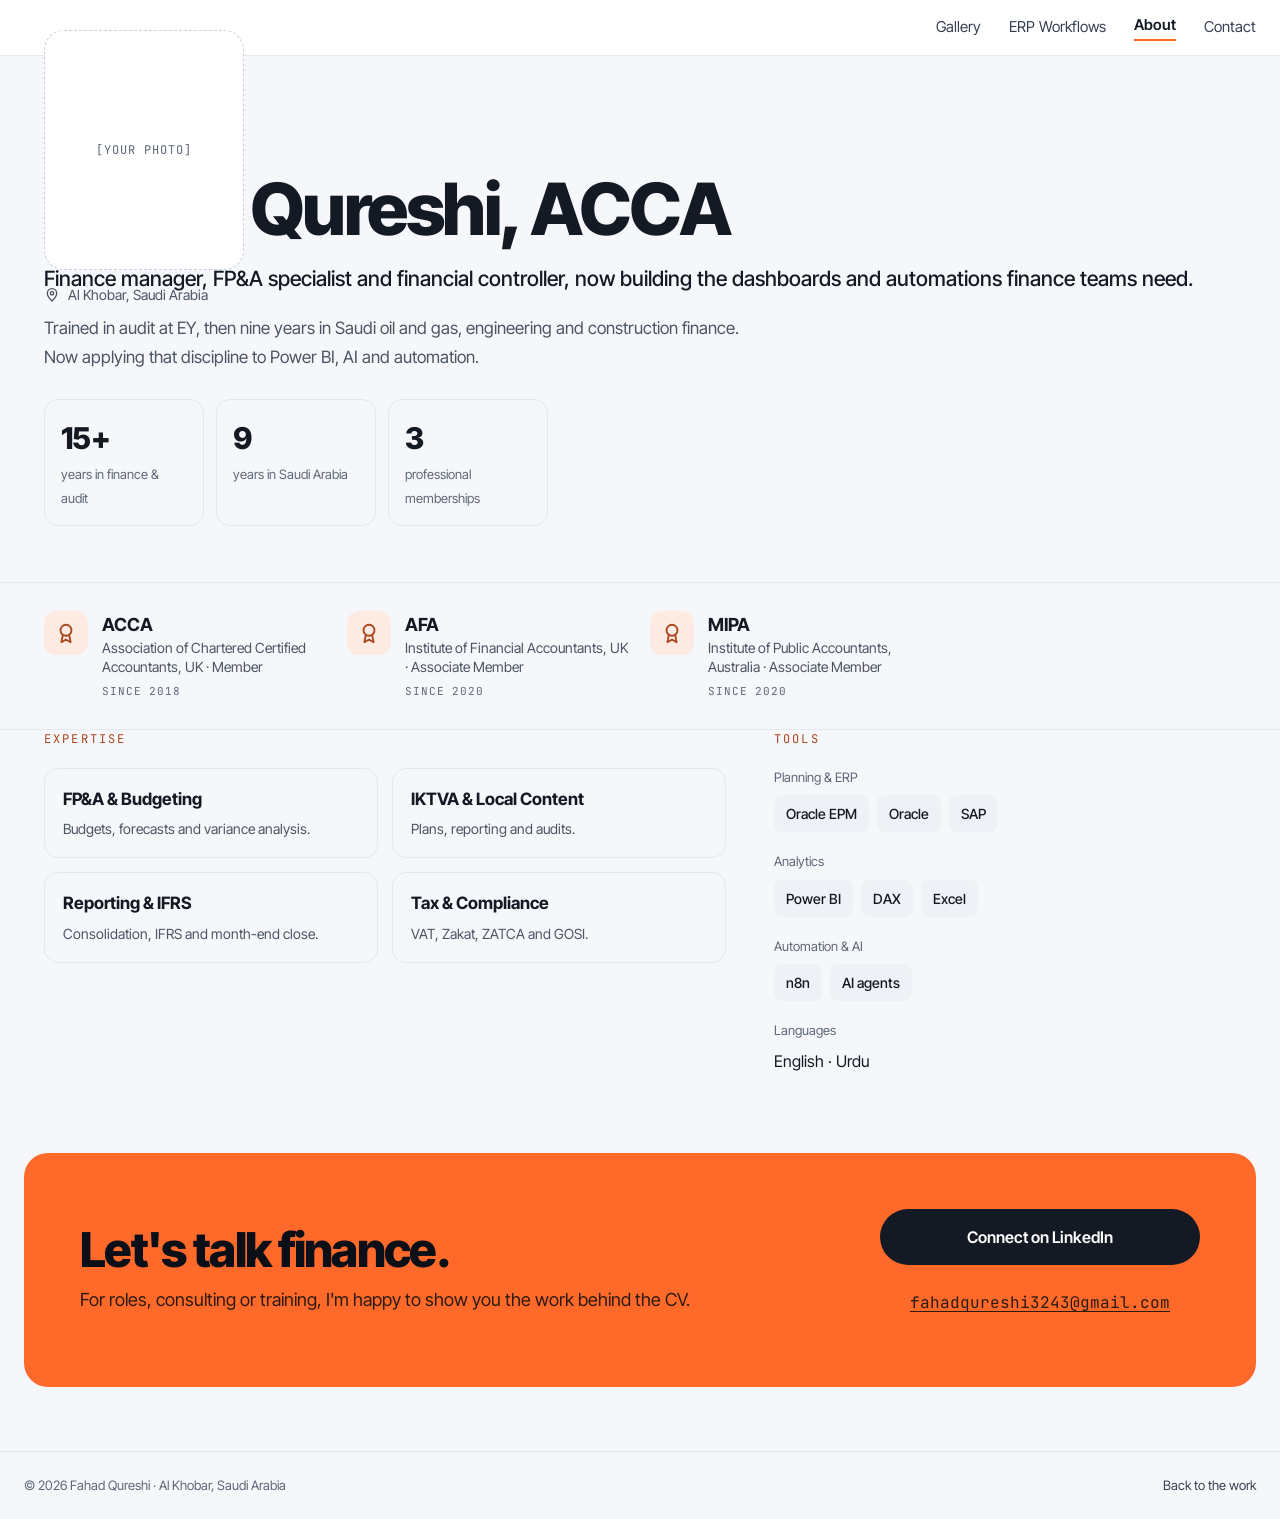
==== commit c28e8cd7: "Remove 'Book a demo' buttons from all pages; make contact email clickable Co-Authored-By: Claude Opu" ====
--- a/about.html
+++ b/about.html
@@ -17,7 +17,6 @@
     <a href="erp-workflows.html">ERP Workflows</a>
     <a href="about.html" aria-current="page">About</a>
     <a href="#contact">Contact</a>
-    <a class="cta" href="#contact">Book a demo</a>
   </nav>
 </header>
 
@@ -78,7 +77,7 @@
       <div class="act">
         <a class="btn-dark" href="https://www.linkedin.com/in/fahad-q/" target="_blank" rel="noopener">Connect on LinkedIn</a>
         <a class="outline" id="cvLink" href="#contact" hidden>Download CV (PDF)</a>
-        <span class="mail">fahadqureshi3243@gmail.com</span>
+        <a class="mail" href="mailto:fahadqureshi3243@gmail.com">fahadqureshi3243@gmail.com</a>
       </div>
     </div>
   </section>
--- a/assets/site.css
+++ b/assets/site.css
@@ -138,7 +138,7 @@
 .band .act{display:flex;flex-direction:column;gap:10px;flex:0 1 320px}
 .band .act a{font-size:16px;padding:16px 22px;min-height:52px}
 .band .act .outline{border:1.5px solid var(--on-accent);color:var(--on-accent);text-decoration:none;font-weight:600;border-radius:999px;display:inline-flex;align-items:center;justify-content:center}
-.band .mail{font-family:var(--mono);font-size:13px;text-align:center;color:#2B1A10}
+.band .mail{font-family:var(--mono);font-size:13px;text-align:center;color:#2B1A10;text-decoration:underline;text-underline-offset:3px}
 footer{border-top:1px solid var(--line)}
 footer div{max-width:1440px;margin:0 auto;padding:24px;display:flex;flex-wrap:wrap;justify-content:space-between;gap:12px;font-size:13px;color:var(--muted)}
 footer a{color:var(--text);text-decoration:none}
